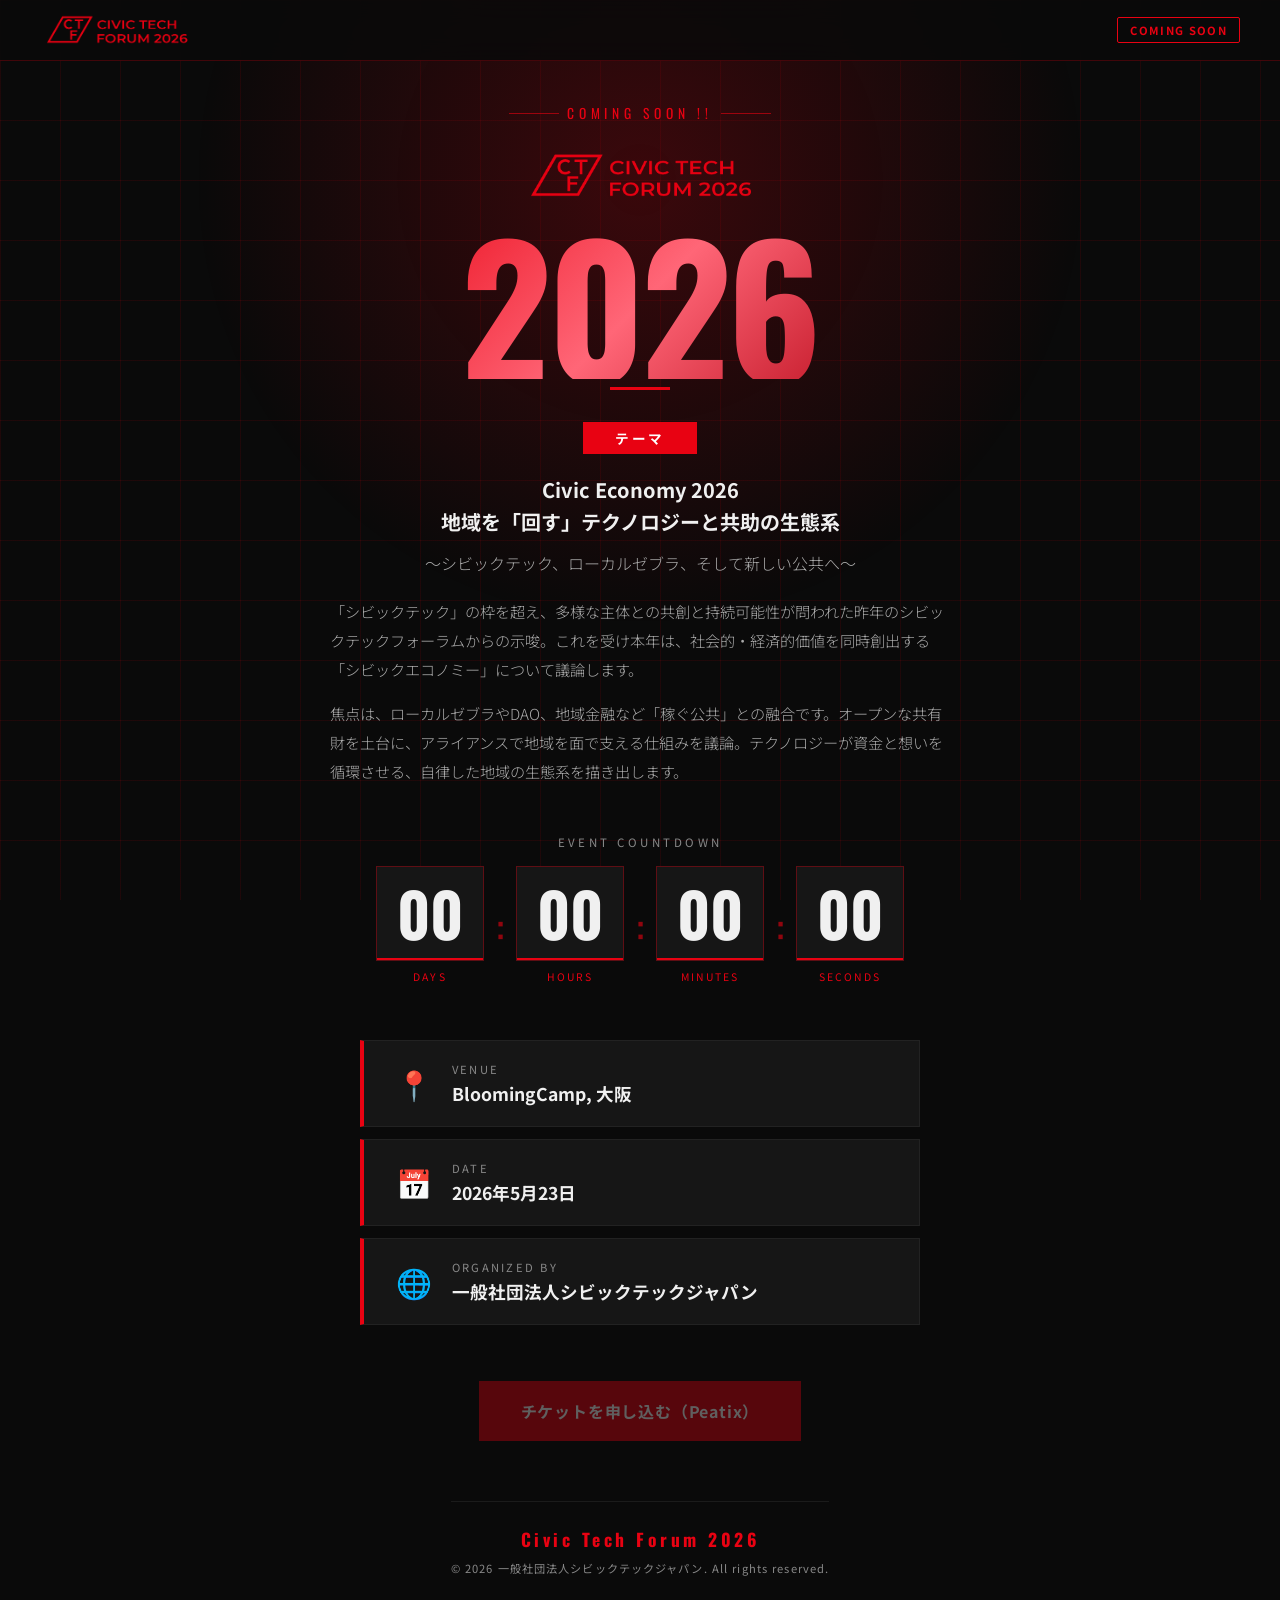
==== index.html @ d9793538 "Update Peatix link in index.html" ====
<!DOCTYPE html>
<html lang="ja">
<head>
  <meta charset="UTF-8">
  <meta name="viewport" content="width=device-width, initial-scale=1.0">
  <title>Civic Tech Forum 2026</title>
  <link rel="stylesheet" href="style.css">
</head>
<body>

  <div class="bg-grid"></div>
  <div class="bg-glow"></div>

  <!-- Particles -->
  <div id="particles"></div>

  <!-- Top bar -->
  <header class="top-bar">
    <img class="logo-img" src="assets/logo2026_03.png" alt="Civic Tech Forum 2026">
    <div class="badge">Coming Soon</div>
  </header>

  <!-- Main -->
  <main class="page">

    <section class="hero">
      <div class="coming-soon-label">Coming Soon !!</div>

      <img class="hero-logo" src="assets/logo2026_03.png" alt="Civic Tech Forum">
      <div class="event-year">2026</div>
      <div class="divider"></div>

      <div class="theme-label">テーマ</div>
      <p class="theme">Civic Economy 2026<br>地域を「回す」テクノロジーと共助の生態系</p>
      <p class="sub-theme">〜シビックテック、ローカルゼブラ、そして新しい公共へ〜</p>
      <p class="theme-body">「シビックテック」の枠を超え、多様な主体との共創と持続可能性が問われた昨年のシビックテックフォーラムからの示唆。これを受け本年は、社会的・経済的価値を同時創出する「シビックエコノミー」について議論します。</p>
      <p class="theme-body">焦点は、ローカルゼブラやDAO、地域金融など「稼ぐ公共」との融合です。オープンな共有財を土台に、アライアンスで地域を面で支える仕組みを議論。テクノロジーが資金と想いを循環させる、自律した地域の生態系を描き出します。</p>
    </section>

    <!-- Countdown -->
    <section class="countdown-section">
      <div class="countdown-label">Event Countdown</div>
      <div class="countdown">
        <div class="countdown-item">
          <div class="countdown-num" id="days">--</div>
          <div class="countdown-unit">Days</div>
        </div>
        <div class="countdown-sep">:</div>
        <div class="countdown-item">
          <div class="countdown-num" id="hours">--</div>
          <div class="countdown-unit">Hours</div>
        </div>
        <div class="countdown-sep">:</div>
        <div class="countdown-item">
          <div class="countdown-num" id="minutes">--</div>
          <div class="countdown-unit">Minutes</div>
        </div>
        <div class="countdown-sep">:</div>
        <div class="countdown-item">
          <div class="countdown-num" id="seconds">--</div>
          <div class="countdown-unit">Seconds</div>
        </div>
      </div>
    </section>

    <!-- Info -->
    <div class="info-row">
      <div class="info-card">
        <div class="info-icon">📍</div>
        <div>
          <div class="info-card-label">Venue</div>
          <div class="info-card-value">BloomingCamp, 大阪</div>
        </div>
      </div>
      <div class="info-card">
        <div class="info-icon">📅</div>
        <div>
          <div class="info-card-label">Date</div>
          <div class="info-card-value">2026年5月23日</div>
        </div>
      </div>
      <div class="info-card">
        <div class="info-icon">🌐</div>
        <div>
          <div class="info-card-label">Organized by</div>
          <div class="info-card-value">一般社団法人シビックテックジャパン</div>
        </div>
      </div>
    </div>

    <!-- Peatix -->
    <section class="peatix-section">
      <a class="peatix-btn" href="https://ctf2026.peatix.com/" aria-disabled="true">チケットを申し込む（Peatix）</a>
    </section>

    <!-- Footer -->
    <footer class="footer">
      <div class="footer-logo">Civic Tech Forum 2026</div>
      <div class="footer-copy">&copy; 2026 一般社団法人シビックテックジャパン. All rights reserved.</div>
    </footer>

  </main>

  <script src="main.js"></script>

</body>
</html>
---- style.css ----
@import url('https://fonts.googleapis.com/css2?family=Noto+Sans+JP:wght@300;400;700;900&family=Oswald:wght@400;700&display=swap');

*, *::before, *::after {
  box-sizing: border-box;
  margin: 0;
  padding: 0;
}

:root {
  --red: #E80212;
  --red-dark: #b00010;
  --red-light: #ff3344;
  --bg: #0a0a0a;
  --surface: #161616;
  --surface-2: #1f1f1f;
  --white: #ffffff;
  --text: #f0f0f0;
  --gray: #888888;
  --light-gray: #aaaaaa;
}

html, body {
  height: 100%;
}

body {
  background-color: var(--bg);
  color: var(--text);
  font-family: 'Noto Sans JP', sans-serif;
  overflow-x: hidden;
}

/* ---- Background ---- */
.bg-grid {
  position: fixed;
  inset: 0;
  background-image:
    linear-gradient(rgba(232,2,18,0.1) 1px, transparent 1px),
    linear-gradient(90deg, rgba(232,2,18,0.1) 1px, transparent 1px);
  background-size: 60px 60px;
  pointer-events: none;
  z-index: 0;
}

.bg-glow {
  position: fixed;
  top: -30%;
  left: 50%;
  transform: translateX(-50%);
  width: 900px;
  height: 900px;
  background: radial-gradient(ellipse, rgba(232,2,18,0.22) 0%, transparent 70%);
  pointer-events: none;
  z-index: 0;
}

/* ---- Layout ---- */
.page {
  position: relative;
  z-index: 1;
  min-height: 100vh;
  display: flex;
  flex-direction: column;
  align-items: center;
  justify-content: center;
  padding: 60px 24px;
  gap: 0;
}

/* ---- Top bar ---- */
.top-bar {
  position: fixed;
  top: 0;
  left: 0;
  right: 0;
  z-index: 10;
  display: flex;
  align-items: center;
  justify-content: space-between;
  padding: 14px 40px;
  border-bottom: 1px solid rgba(232,2,18,0.25);
  background: rgba(10,10,10,0.88);
  backdrop-filter: blur(12px);
}

.logo-img {
  height: 32px;
  width: auto;
  display: block;
}

.badge {
  font-size: 0.7rem;
  font-weight: 700;
  letter-spacing: 0.12em;
  text-transform: uppercase;
  color: var(--red);
  border: 1px solid var(--red);
  padding: 4px 12px;
  border-radius: 2px;
  animation: pulse-border 2s ease-in-out infinite;
}

@keyframes pulse-border {
  0%, 100% { opacity: 1; }
  50%       { opacity: 0.45; }
}

/* ---- Hero ---- */
.hero {
  text-align: center;
  max-width: 900px;
  padding-top: 40px;
}

.coming-soon-label {
  display: inline-block;
  font-family: 'Oswald', sans-serif;
  font-size: 0.85rem;
  letter-spacing: 0.35em;
  text-transform: uppercase;
  color: var(--red);
  margin-bottom: 28px;
  position: relative;
  padding: 0 24px;
}

.coming-soon-label::before,
.coming-soon-label::after {
  content: '';
  position: absolute;
  top: 50%;
  width: 50px;
  height: 1px;
  background: var(--red);
  opacity: 0.6;
}

.coming-soon-label::before { right: 100%; margin-right: -16px; }
.coming-soon-label::after  { left: 100%;  margin-left: -16px; }

.hero-logo {
  width: clamp(160px, 28vw, 240px);
  height: auto;
  display: block;
  margin: 0 auto 28px;
}

.event-year {
  font-family: 'Oswald', sans-serif;
  font-size: clamp(5rem, 15vw, 11rem);
  font-weight: 700;
  line-height: 0.85;
  letter-spacing: -0.02em;
  background: linear-gradient(135deg, var(--red) 0%, #ff6677 50%, var(--red-dark) 100%);
  -webkit-background-clip: text;
  -webkit-text-fill-color: transparent;
  background-clip: text;
  margin-bottom: 8px;
  animation: shimmer 4s ease-in-out infinite;
}

@keyframes shimmer {
  0%, 100% { filter: brightness(1); }
  50%       { filter: brightness(1.25); }
}

.divider {
  width: 60px;
  height: 3px;
  background: var(--red);
  margin: 0 auto 32px;
}

.theme-label {
  display: inline-block;
  background: var(--red);
  color: var(--white);
  font-size: 0.85rem;
  font-weight: 700;
  letter-spacing: 0.2em;
  padding: 6px 32px;
  margin-bottom: 20px;
}

.theme {
  font-size: clamp(1rem, 2.5vw, 1.25rem);
  font-weight: 700;
  color: var(--text);
  margin-bottom: 12px;
  line-height: 1.6;
}

.sub-theme {
  font-size: clamp(0.8rem, 1.8vw, 1rem);
  font-weight: 300;
  color: var(--light-gray);
  line-height: 1.7;
  margin-bottom: 20px;
}

.theme-body {
  font-size: clamp(0.8rem, 1.6vw, 0.95rem);
  font-weight: 300;
  color: var(--light-gray);
  line-height: 1.9;
  max-width: 620px;
  text-align: left;
  margin-bottom: 16px;
}

.theme-body:last-of-type {
  margin-bottom: 48px;
}

/* ---- Countdown ---- */
.countdown-section {
  margin-bottom: 56px;
}

.countdown-label {
  font-size: 0.72rem;
  letter-spacing: 0.3em;
  text-transform: uppercase;
  color: var(--gray);
  margin-bottom: 16px;
  text-align: center;
}

.countdown {
  display: flex;
  gap: 12px;
  justify-content: center;
  flex-wrap: wrap;
}

.countdown-item {
  display: flex;
  flex-direction: column;
  align-items: center;
  min-width: 80px;
}

.countdown-num {
  font-family: 'Oswald', sans-serif;
  font-size: clamp(2.2rem, 6vw, 3.8rem);
  font-weight: 700;
  color: var(--text);
  line-height: 1;
  background: var(--surface);
  border: 1px solid rgba(232,2,18,0.35);
  padding: 16px 20px;
  min-width: 90px;
  text-align: center;
  position: relative;
  overflow: hidden;
}

.countdown-num::after {
  content: '';
  position: absolute;
  bottom: 0;
  left: 0;
  right: 0;
  height: 2px;
  background: var(--red);
}

.countdown-unit {
  font-size: 0.65rem;
  letter-spacing: 0.2em;
  text-transform: uppercase;
  color: var(--red);
  margin-top: 8px;
}

.countdown-sep {
  font-family: 'Oswald', sans-serif;
  font-size: 2.5rem;
  color: var(--red);
  align-self: center;
  opacity: 0.6;
  animation: blink 1s step-end infinite;
}

@keyframes blink {
  0%, 100% { opacity: 0.6; }
  50%       { opacity: 0; }
}

/* ---- Info cards ---- */
.info-row {
  display: flex;
  flex-direction: column;
  gap: 12px;
  align-items: center;
  margin-bottom: 56px;
  width: 100%;
  max-width: 560px;
}

.info-card {
  display: flex;
  align-items: center;
  gap: 20px;
  background: var(--surface);
  border: 1px solid rgba(255,255,255,0.05);
  border-left: 4px solid var(--red);
  padding: 20px 32px;
  width: 100%;
}

.info-icon {
  font-size: 1.8rem;
  flex-shrink: 0;
}

.info-card-label {
  font-size: 0.7rem;
  letter-spacing: 0.2em;
  text-transform: uppercase;
  color: var(--gray);
  margin-bottom: 4px;
}

.info-card-value {
  font-size: 1.1rem;
  font-weight: 700;
  color: var(--text);
}

/* ---- Peatix button ---- */
.peatix-section {
  text-align: center;
  margin-bottom: 60px;
}

.peatix-btn {
  display: inline-block;
  background: var(--red);
  color: var(--white);
  font-family: 'Noto Sans JP', sans-serif;
  font-size: 1rem;
  font-weight: 700;
  text-decoration: none;
  padding: 16px 40px;
  border: 2px solid var(--red);
  transition: background 0.2s, color 0.2s;
  letter-spacing: 0.05em;
}

.peatix-btn:hover {
  background: transparent;
  color: var(--red);
}

.peatix-btn[aria-disabled="true"] {
  opacity: 0.35;
  cursor: not-allowed;
  pointer-events: none;
}

/* ---- Footer ---- */
.footer {
  border-top: 1px solid rgba(255,255,255,0.07);
  padding-top: 24px;
  text-align: center;
}

.footer-logo {
  font-family: 'Oswald', sans-serif;
  font-size: 1.1rem;
  font-weight: 700;
  letter-spacing: 0.2em;
  color: var(--red);
  margin-bottom: 8px;
}

.footer-copy {
  font-size: 0.7rem;
  color: var(--gray);
  letter-spacing: 0.1em;
}

/* ---- Particles ---- */
.particle {
  position: fixed;
  width: 2px;
  height: 2px;
  background: var(--red);
  border-radius: 50%;
  pointer-events: none;
  z-index: 0;
  animation: float linear infinite;
  opacity: 0;
}

@keyframes float {
  0%   { transform: translateY(100vh) translateX(0); opacity: 0; }
  10%  { opacity: 0.7; }
  90%  { opacity: 0.3; }
  100% { transform: translateY(-10vh) translateX(30px); opacity: 0; }
}

/* ---- Responsive ---- */
@media (max-width: 600px) {
  .top-bar { padding: 12px 20px; }
  .countdown-sep { display: none; }
  .info-card { min-width: 160px; }
}
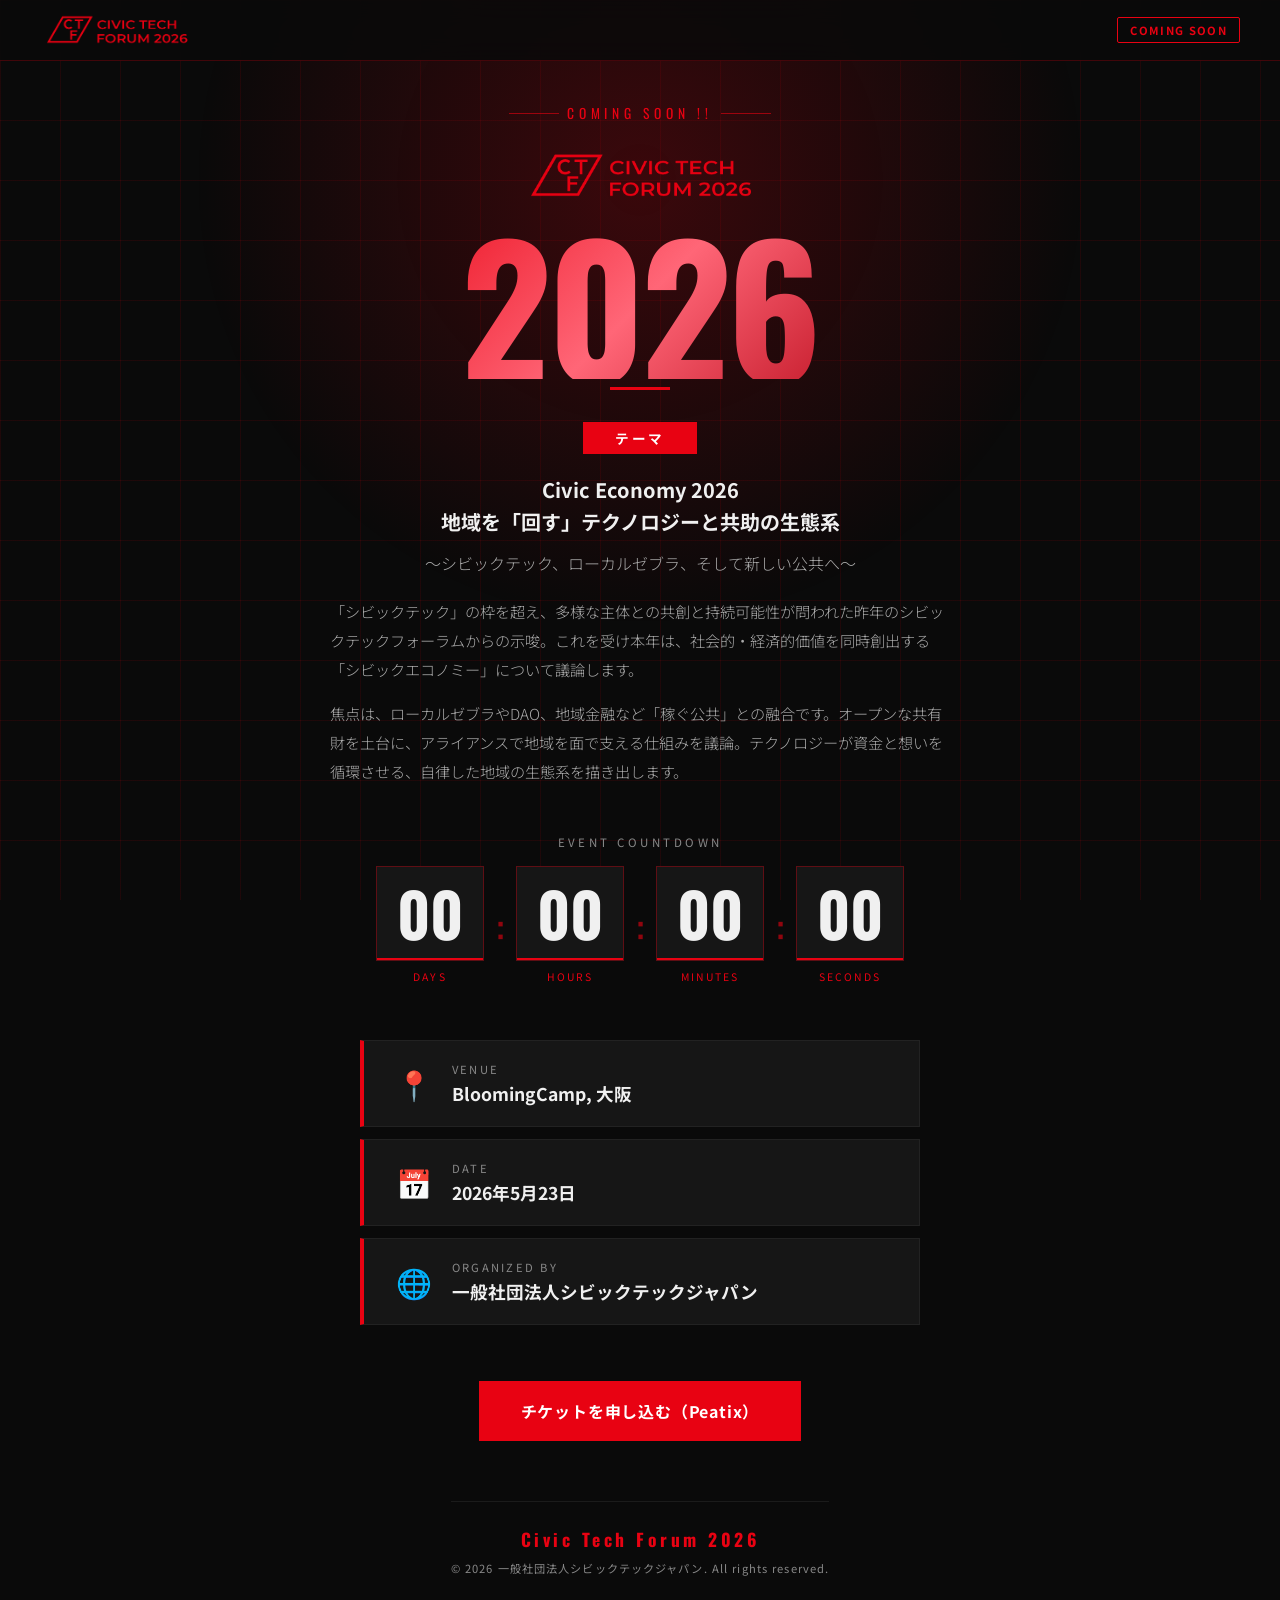
==== commit 8da038ea: "Enable Peatix button for ticket purchase" ====
--- a/index.html
+++ b/index.html
@@ -90,7 +90,7 @@
 
     <!-- Peatix -->
     <section class="peatix-section">
-      <a class="peatix-btn" href="https://ctf2026.peatix.com/" aria-disabled="true">チケットを申し込む（Peatix）</a>
+      <a class="peatix-btn" href="https://ctf2026.peatix.com/">チケットを申し込む（Peatix）</a>
     </section>
 
     <!-- Footer -->
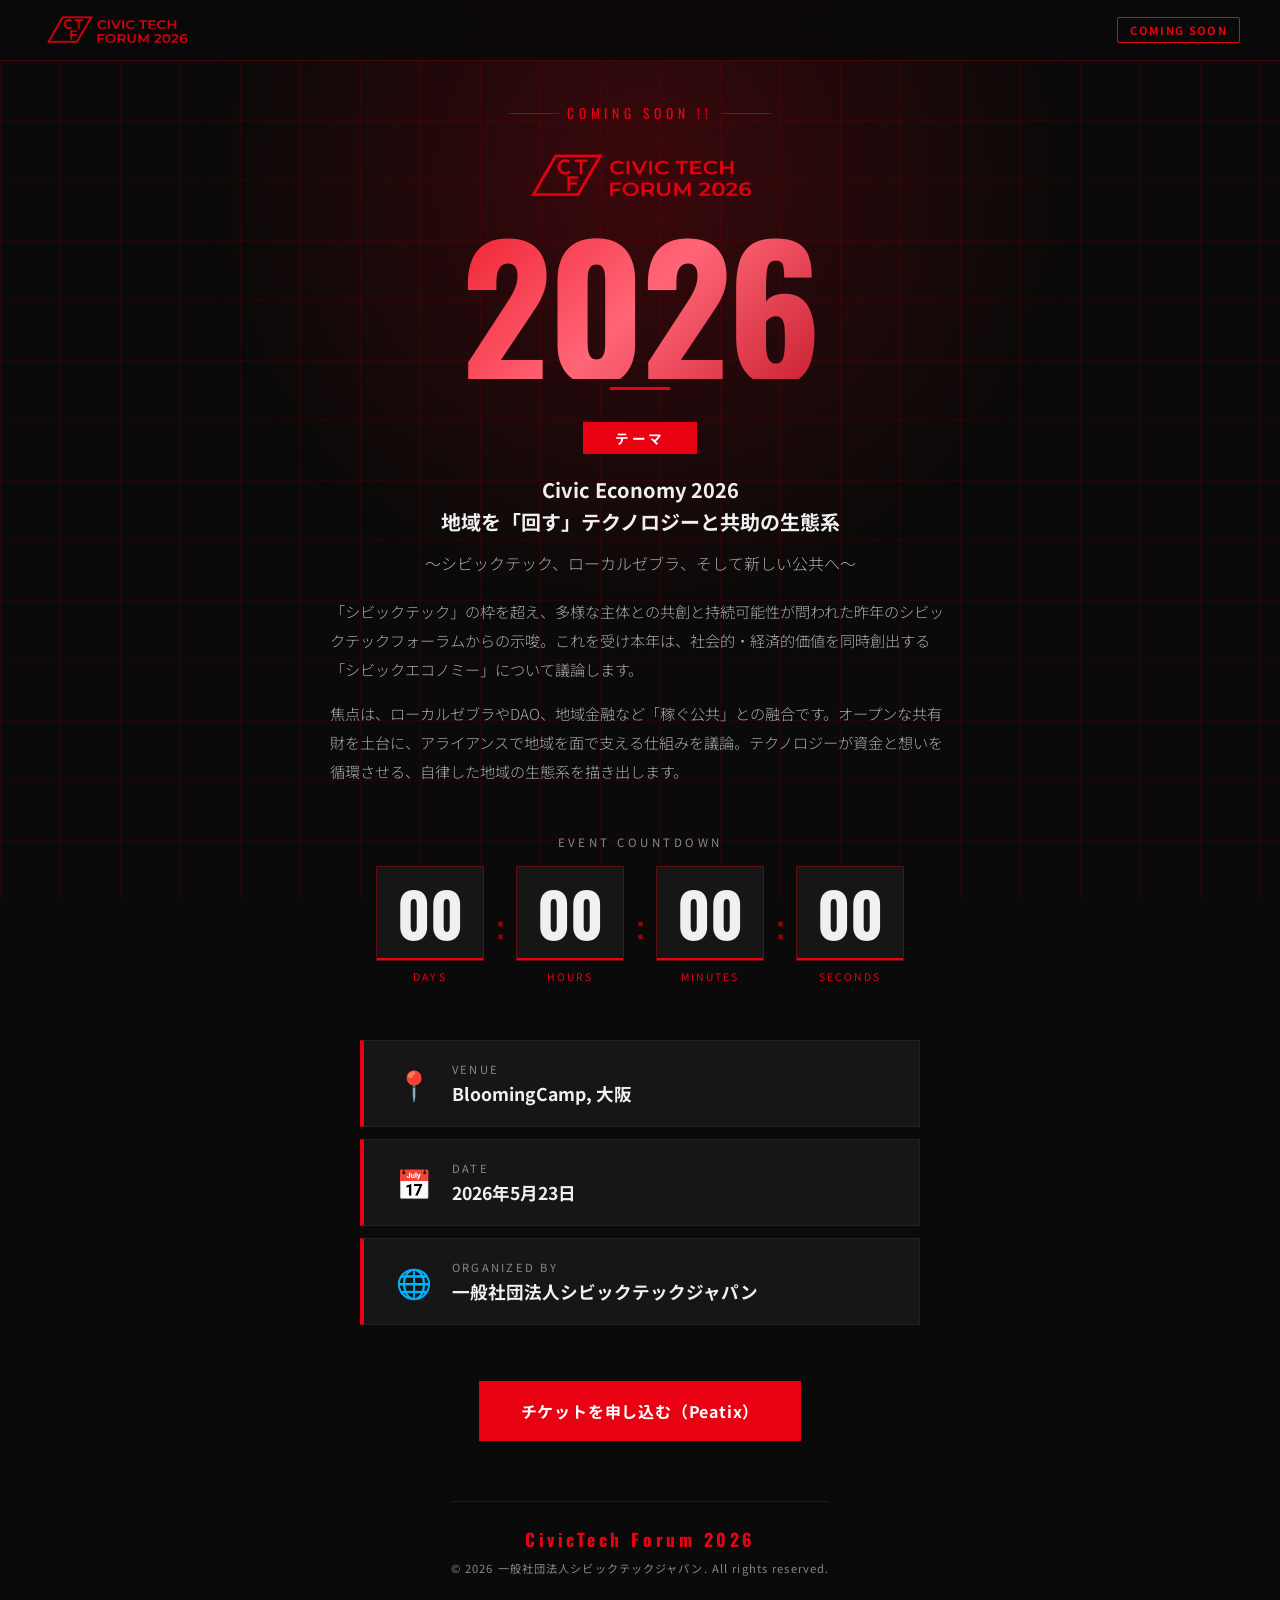
==== commit 66c8eeed: "Correct footer logo text from 'Civic Tech' to 'CivicTech'" ====
--- a/index.html
+++ b/index.html
@@ -95,7 +95,7 @@
 
     <!-- Footer -->
     <footer class="footer">
-      <div class="footer-logo">Civic Tech Forum 2026</div>
+      <div class="footer-logo">CivicTech Forum 2026</div>
       <div class="footer-copy">&copy; 2026 一般社団法人シビックテックジャパン. All rights reserved.</div>
     </footer>
 
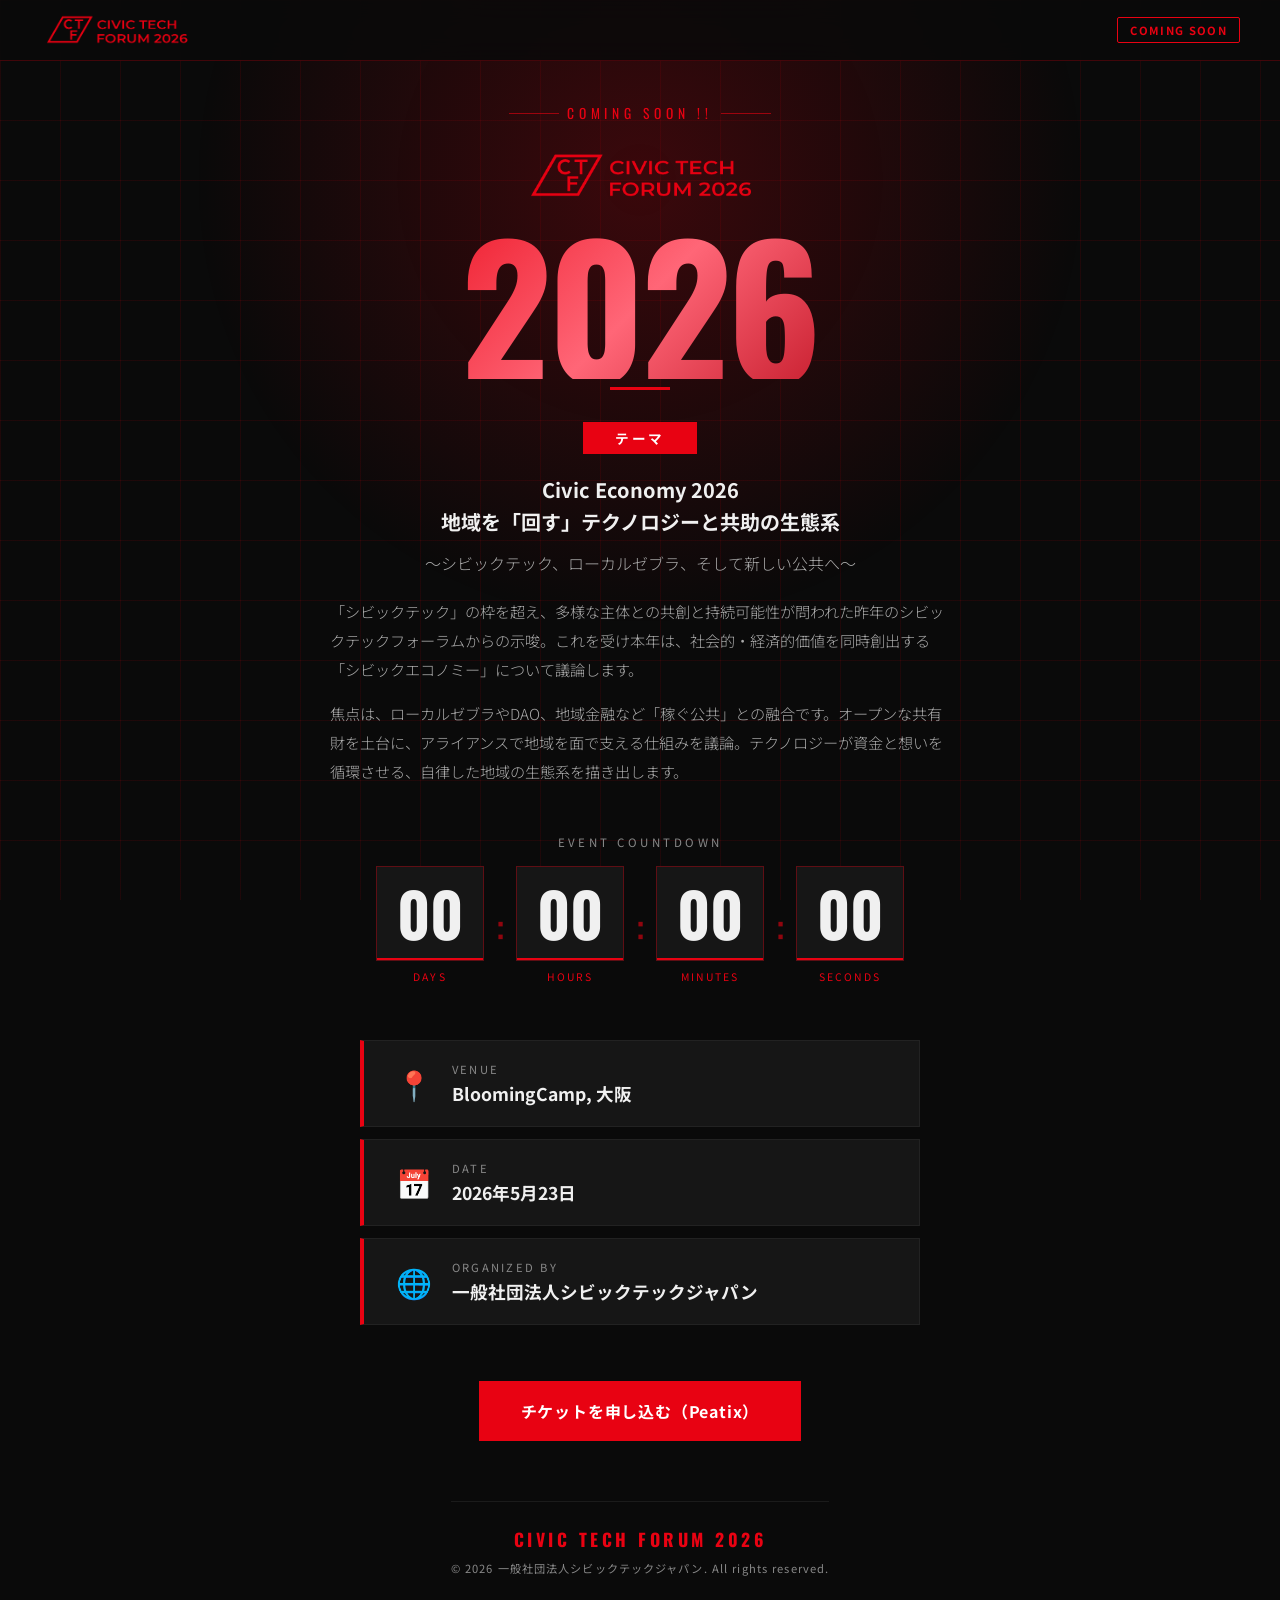
==== commit cf517237: "Update title and footer logo to uppercase" ====
--- a/index.html
+++ b/index.html
@@ -3,7 +3,7 @@
 <head>
   <meta charset="UTF-8">
   <meta name="viewport" content="width=device-width, initial-scale=1.0">
-  <title>Civic Tech Forum 2026</title>
+  <title>CIVIC TECH FORUM 2026</title>
   <link rel="stylesheet" href="style.css">
 </head>
 <body>
@@ -95,7 +95,7 @@
 
     <!-- Footer -->
     <footer class="footer">
-      <div class="footer-logo">CivicTech Forum 2026</div>
+      <div class="footer-logo">CIVIC TECH FORUM 2026</div>
       <div class="footer-copy">&copy; 2026 一般社団法人シビックテックジャパン. All rights reserved.</div>
     </footer>
 
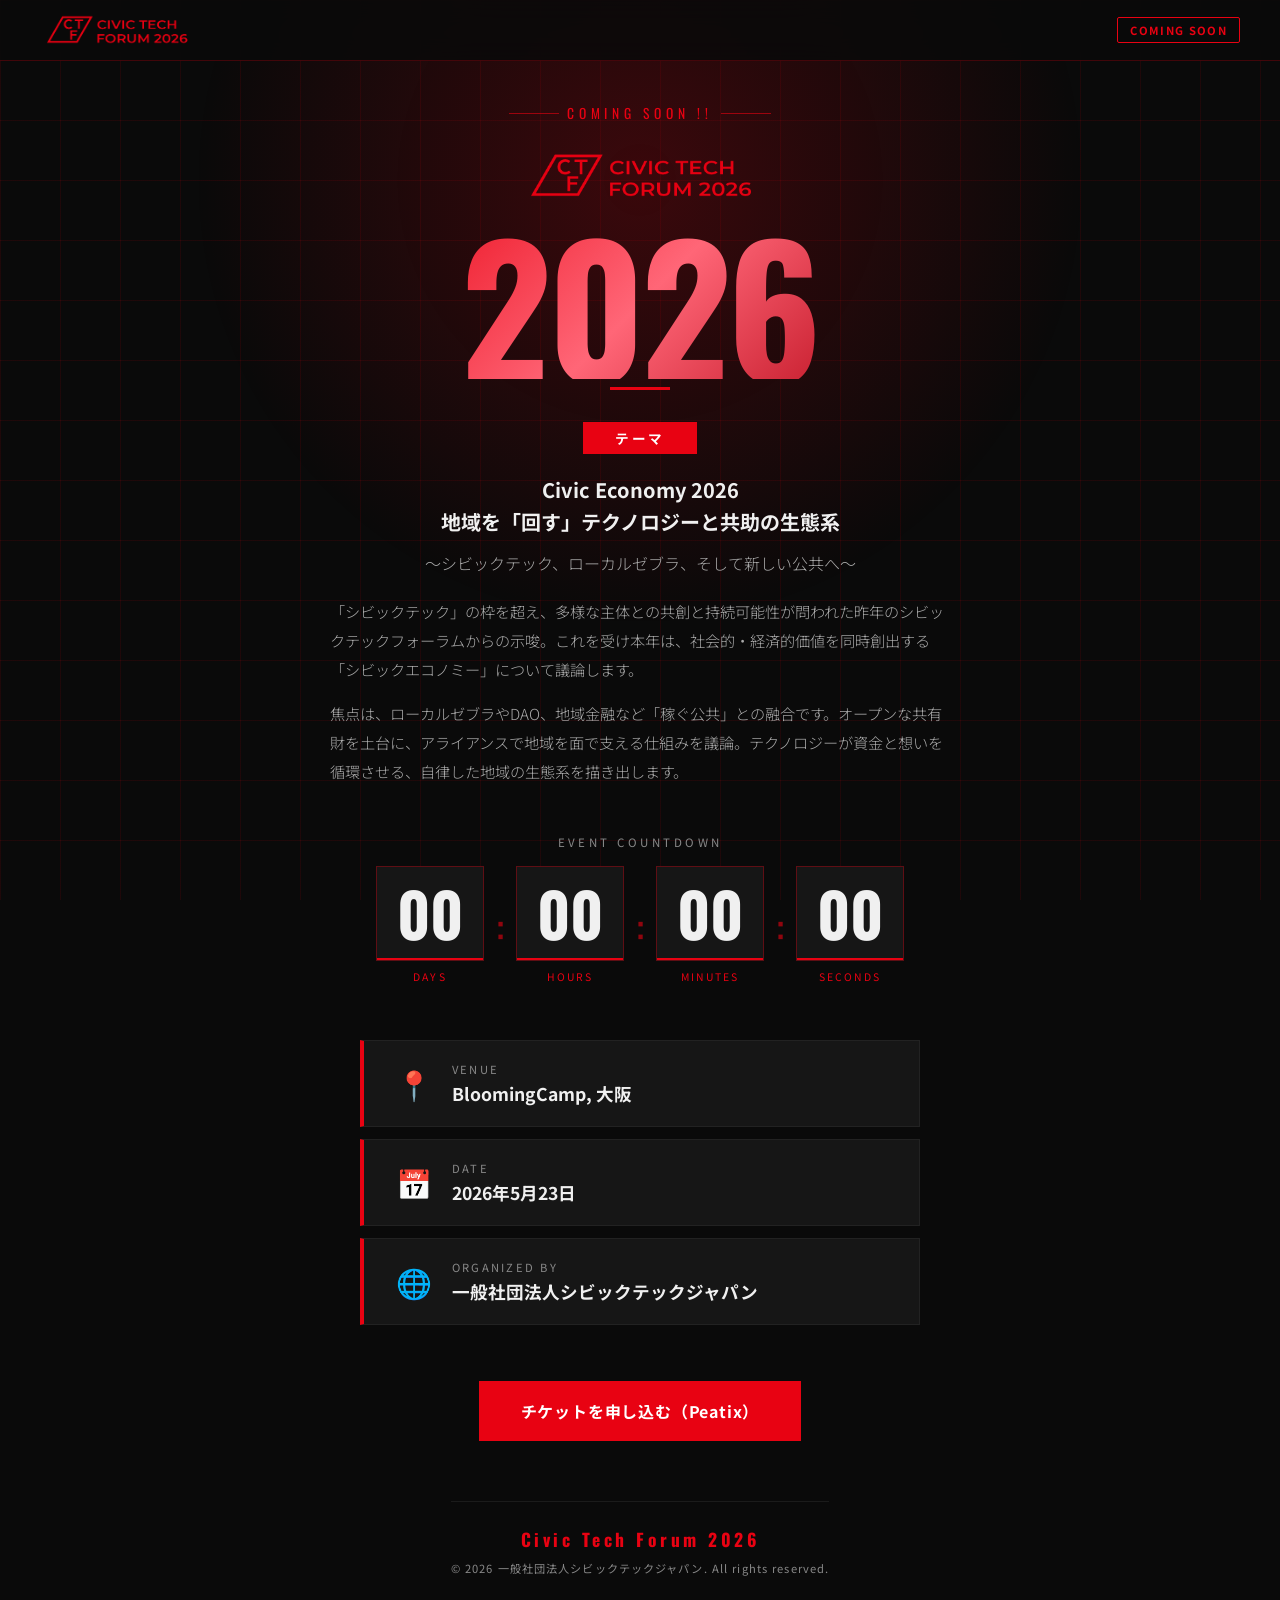
==== commit 264667ef: "Add OGP tags, Peatix link, and thumbnail image Co-Authored-By: Claude Sonnet 4.6 <noreply@anthropic." ====
--- a/index.html
+++ b/index.html
@@ -3,7 +3,20 @@
 <head>
   <meta charset="UTF-8">
   <meta name="viewport" content="width=device-width, initial-scale=1.0">
-  <title>CIVIC TECH FORUM 2026</title>
+  <title>Civic Tech Forum 2026</title>
+
+  <!-- OGP -->
+  <meta property="og:title" content="Civic Tech Forum 2026">
+  <meta property="og:description" content="Civic Economy 2026 — 地域を「回す」テクノロジーと共助の生態系。2026年5月23日、BloomingCamp 大阪">
+  <meta property="og:image" content="https://yows1031.github.io/ctf2026/assets/thumbnail.png">
+  <meta property="og:url" content="https://yows1031.github.io/ctf2026/">
+  <meta property="og:type" content="website">
+  <meta property="og:site_name" content="Civic Tech Forum 2026">
+  <meta name="twitter:card" content="summary_large_image">
+  <meta name="twitter:title" content="Civic Tech Forum 2026">
+  <meta name="twitter:description" content="Civic Economy 2026 — 地域を「回す」テクノロジーと共助の生態系。2026年5月23日、BloomingCamp 大阪">
+  <meta name="twitter:image" content="https://yows1031.github.io/ctf2026/assets/thumbnail.png">
+
   <link rel="stylesheet" href="style.css">
 </head>
 <body>
@@ -90,12 +103,12 @@
 
     <!-- Peatix -->
     <section class="peatix-section">
-      <a class="peatix-btn" href="https://ctf2026.peatix.com/">チケットを申し込む（Peatix）</a>
+      <a class="peatix-btn" href="https://ctf2026.peatix.com/" target="_blank" rel="noopener">チケットを申し込む（Peatix）</a>
     </section>
 
     <!-- Footer -->
     <footer class="footer">
-      <div class="footer-logo">CIVIC TECH FORUM 2026</div>
+      <div class="footer-logo">Civic Tech Forum 2026</div>
       <div class="footer-copy">&copy; 2026 一般社団法人シビックテックジャパン. All rights reserved.</div>
     </footer>
 
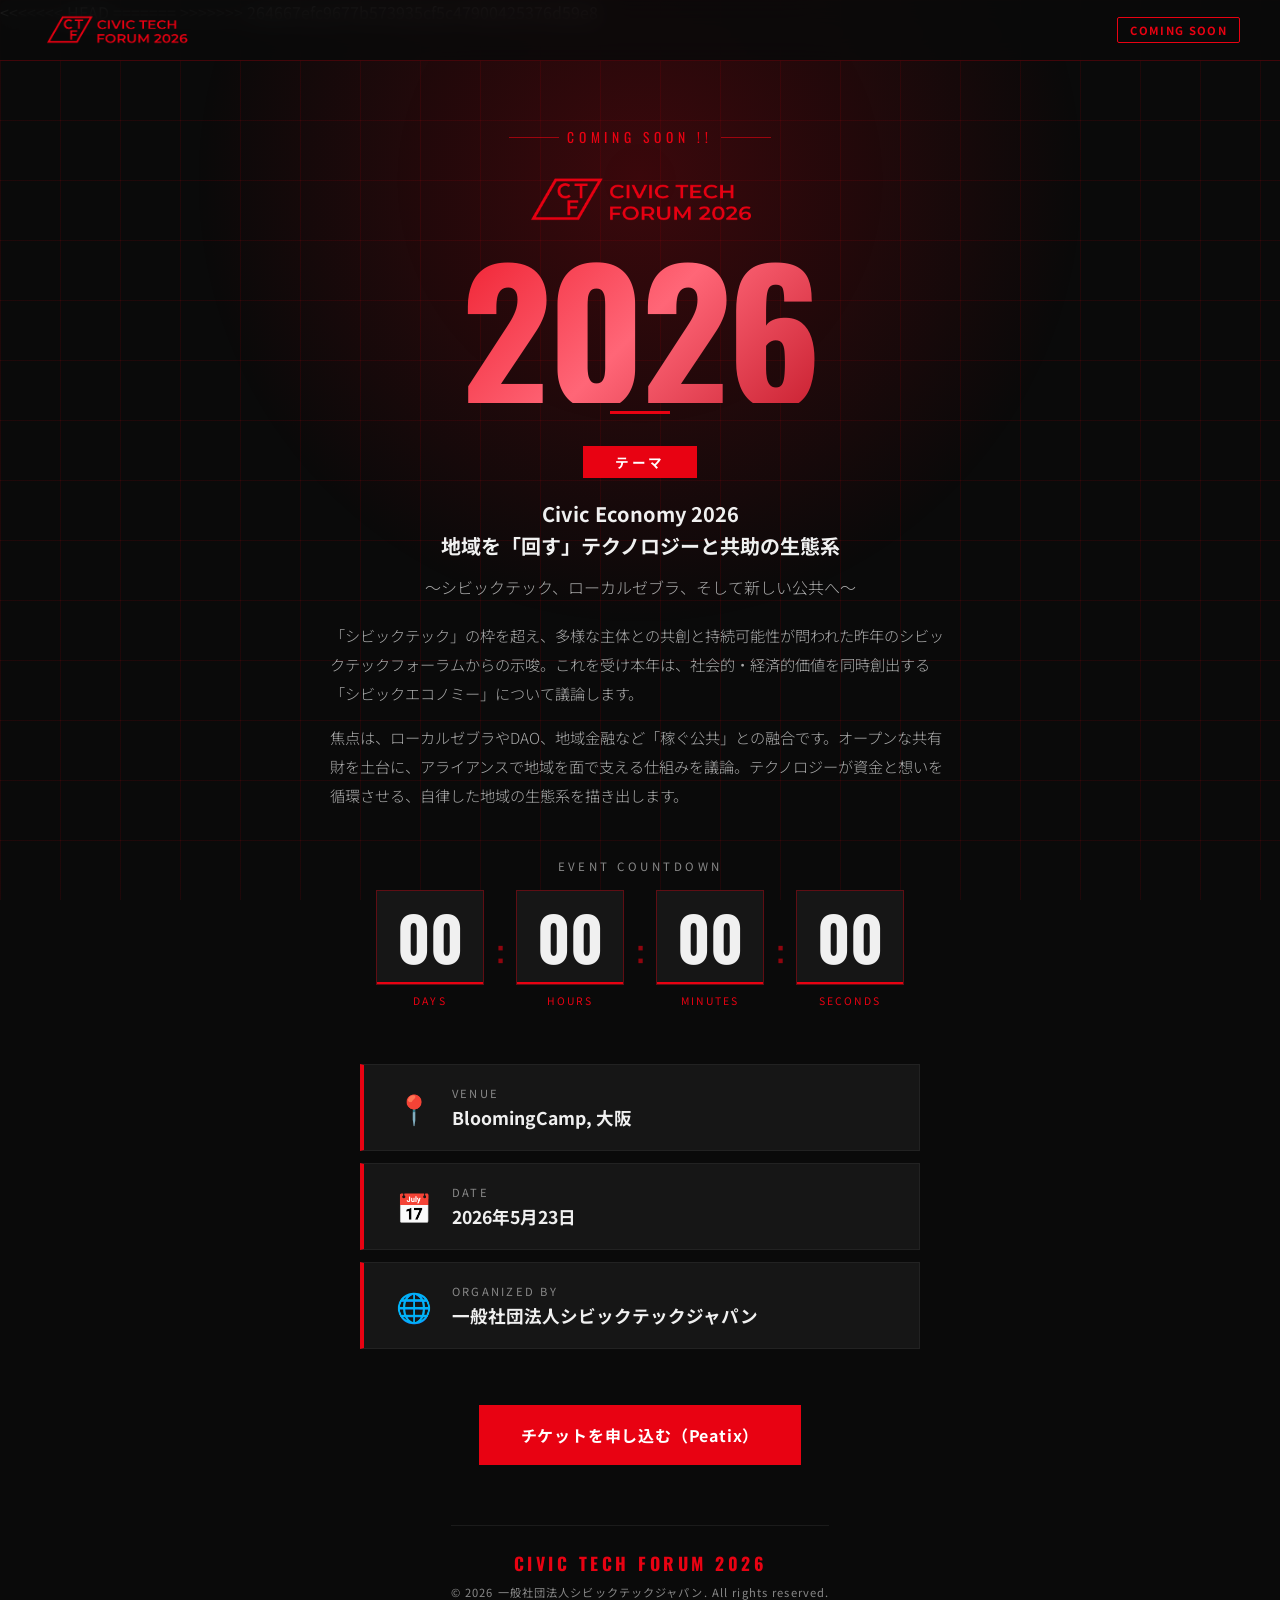
==== commit f6e9551e: "Fixed conflicts" ====
--- a/index.html
+++ b/index.html
@@ -3,6 +3,9 @@
 <head>
   <meta charset="UTF-8">
   <meta name="viewport" content="width=device-width, initial-scale=1.0">
+<<<<<<< HEAD
+  <title>CIVIC TECH FORUM 2026</title>
+=======
   <title>Civic Tech Forum 2026</title>
 
   <!-- OGP -->
@@ -17,6 +20,7 @@
   <meta name="twitter:description" content="Civic Economy 2026 — 地域を「回す」テクノロジーと共助の生態系。2026年5月23日、BloomingCamp 大阪">
   <meta name="twitter:image" content="https://yows1031.github.io/ctf2026/assets/thumbnail.png">
 
+>>>>>>> 264667efc9677b573935cf5c47900425376d59e8
   <link rel="stylesheet" href="style.css">
 </head>
 <body>
@@ -108,7 +112,7 @@
 
     <!-- Footer -->
     <footer class="footer">
-      <div class="footer-logo">Civic Tech Forum 2026</div>
+      <div class="footer-logo">CIVIC TECH FORUM 2026</div>
       <div class="footer-copy">&copy; 2026 一般社団法人シビックテックジャパン. All rights reserved.</div>
     </footer>
 
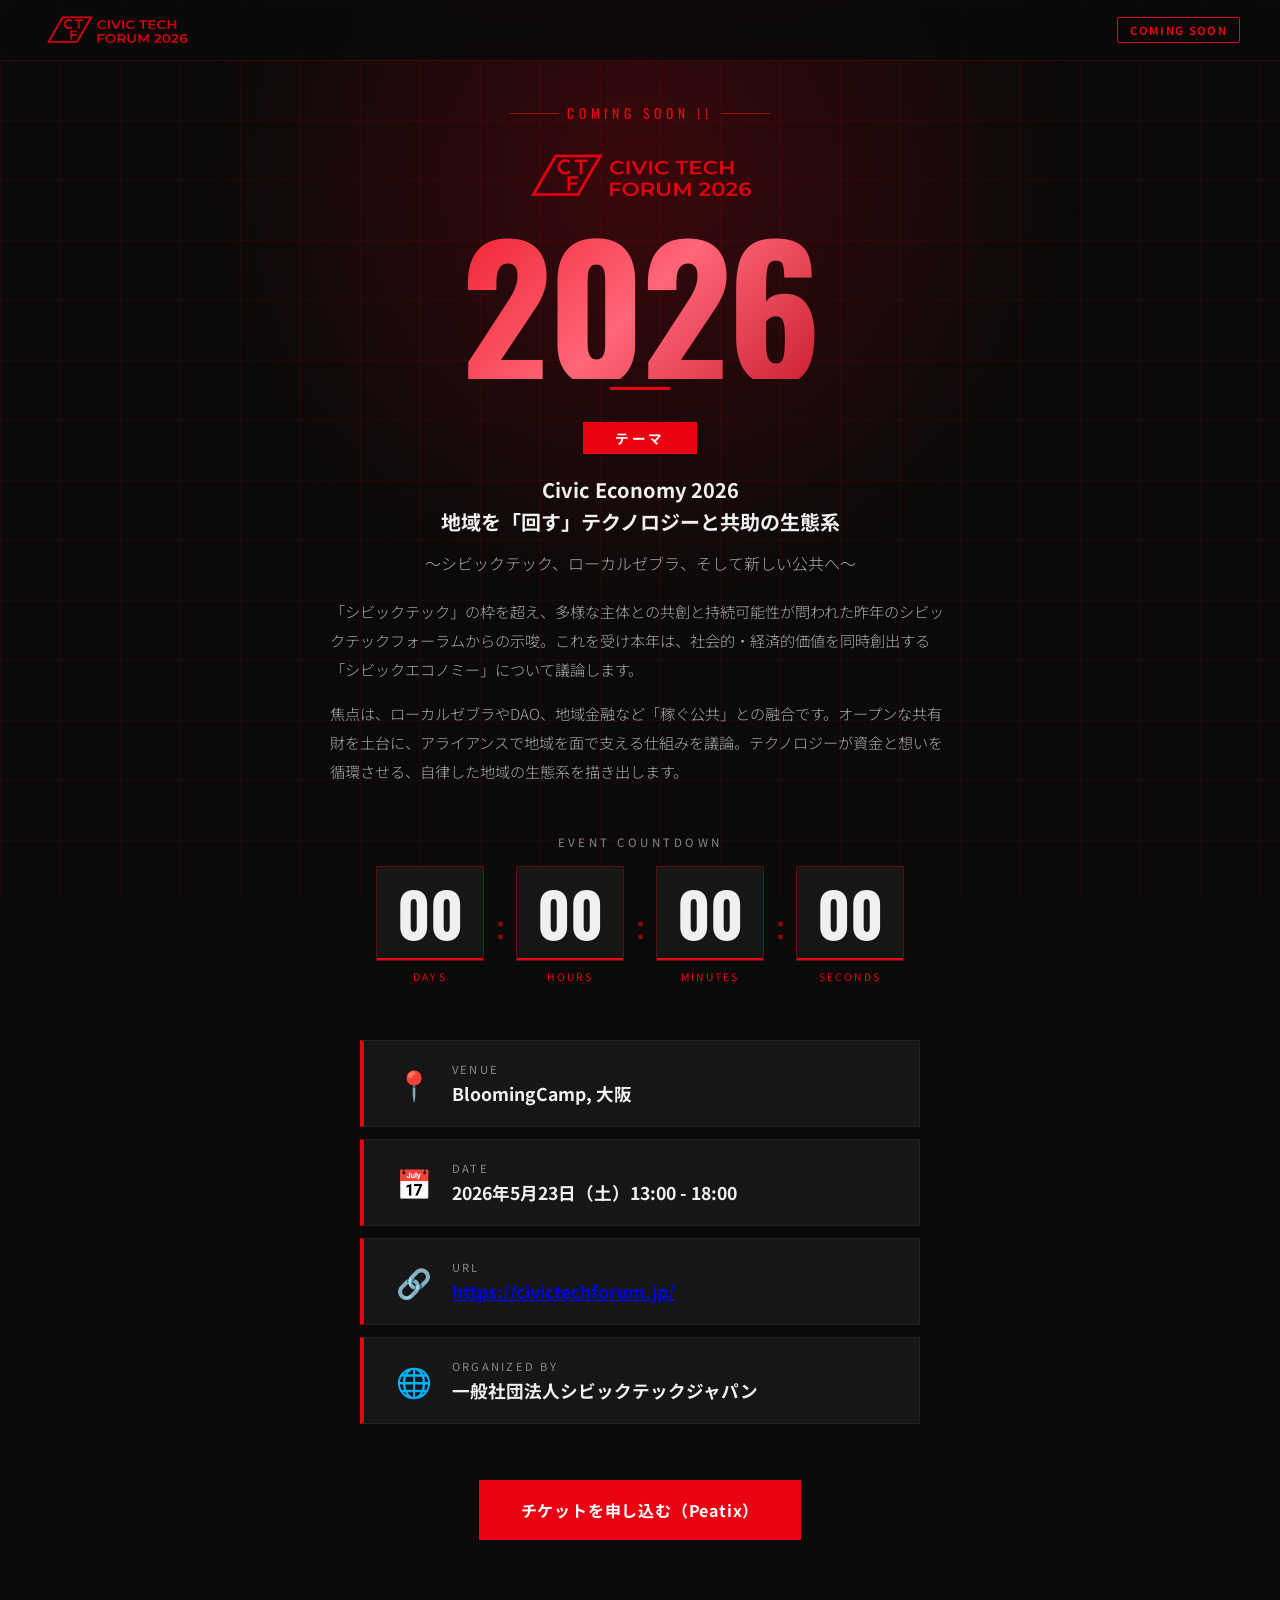
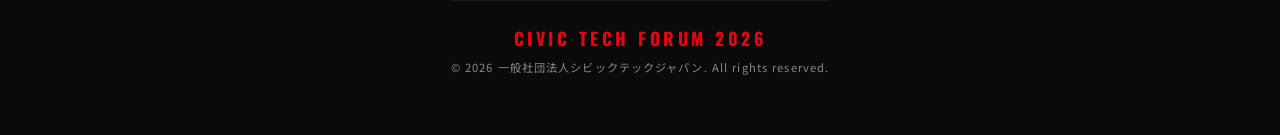
==== commit 9bf4e786: "Update OGP url and web page url added" ====
--- a/index.html
+++ b/index.html
@@ -3,24 +3,19 @@
 <head>
   <meta charset="UTF-8">
   <meta name="viewport" content="width=device-width, initial-scale=1.0">
-<<<<<<< HEAD
   <title>CIVIC TECH FORUM 2026</title>
-=======
-  <title>Civic Tech Forum 2026</title>
 
   <!-- OGP -->
   <meta property="og:title" content="Civic Tech Forum 2026">
   <meta property="og:description" content="Civic Economy 2026 — 地域を「回す」テクノロジーと共助の生態系。2026年5月23日、BloomingCamp 大阪">
-  <meta property="og:image" content="https://yows1031.github.io/ctf2026/assets/thumbnail.png">
-  <meta property="og:url" content="https://yows1031.github.io/ctf2026/">
+  <meta property="og:image" content="/assets/thumbnail.png">
+  <meta property="og:url" content="https://teaser.civictechforum.jp/">
   <meta property="og:type" content="website">
   <meta property="og:site_name" content="Civic Tech Forum 2026">
   <meta name="twitter:card" content="summary_large_image">
   <meta name="twitter:title" content="Civic Tech Forum 2026">
   <meta name="twitter:description" content="Civic Economy 2026 — 地域を「回す」テクノロジーと共助の生態系。2026年5月23日、BloomingCamp 大阪">
-  <meta name="twitter:image" content="https://yows1031.github.io/ctf2026/assets/thumbnail.png">
-
->>>>>>> 264667efc9677b573935cf5c47900425376d59e8
+  <meta name="twitter:image" content="/assets/thumbnail.png">
   <link rel="stylesheet" href="style.css">
 </head>
 <body>
@@ -93,7 +88,14 @@
         <div class="info-icon">📅</div>
         <div>
           <div class="info-card-label">Date</div>
-          <div class="info-card-value">2026年5月23日</div>
+          <div class="info-card-value">2026年5月23日（土）13:00 - 18:00</div>
+        </div>
+      </div>
+      <div class="info-card">
+        <div class="info-icon">🔗</div>
+        <div>
+          <div class="info-card-label">URL</div>
+          <div class="info-card-value"><a href="https://civictechforum.jp/">https://civictechforum.jp/</a></div>
         </div>
       </div>
       <div class="info-card">
